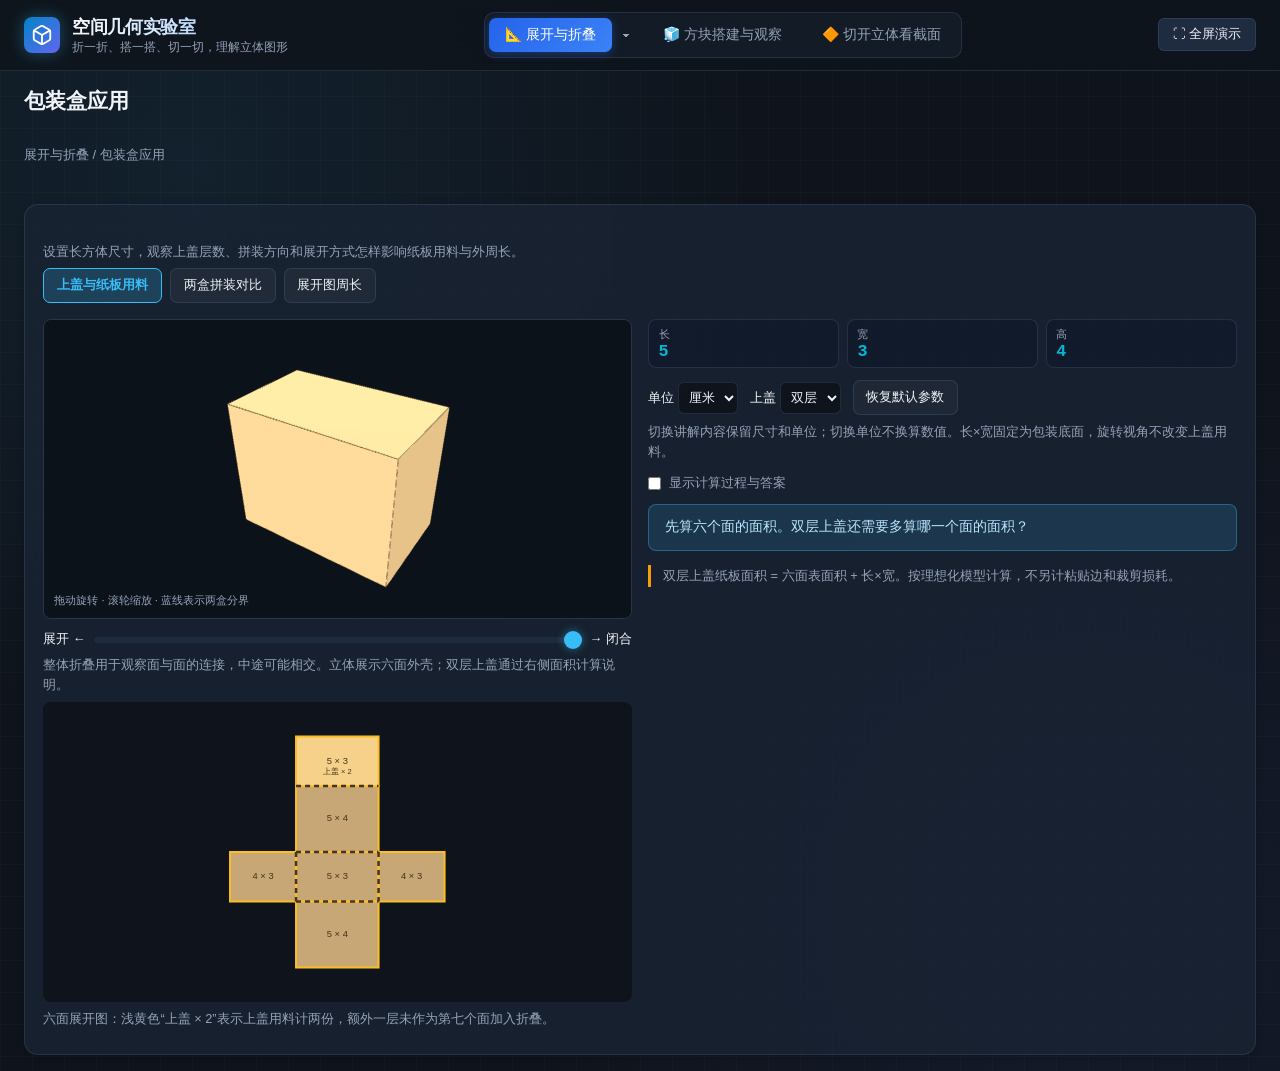
==== packaging.html @ f54ba8d0 "✨ feat: 添加包装盒应用页面及导航功能，优化用户体验" ====
<!DOCTYPE html>
<html lang="zh-CN">
<head>
  <meta charset="UTF-8">
  <meta name="viewport" content="width=device-width, initial-scale=1.0">
  <title>包装盒应用 · 空间几何实验室</title>
  <link rel="stylesheet" href="css/main.css">
  <link rel="stylesheet" href="css/lab-modules.css">
  <link rel="stylesheet" href="css/navigation.css">
  <link rel="stylesheet" href="css/application-panels.css">
</head>
<body>
  <header class="header-bar">
    <div class="brand">
      <div class="brand-icon">
        <svg viewBox="0 0 24 24">
          <path d="M21 16V8a2 2 0 0 0-1-1.73l-7-4a2 2 0 0 0-2 0l-7 4A2 2 0 0 0 3 8v8a2 2 0 0 0 1 1.73l7 4a2 2 0 0 0 2 0l7-4A2 2 0 0 0 21 16z"></path>
          <polyline points="3.27 6.96 12 12.01 20.73 6.96"></polyline>
          <line x1="12" y1="22.08" x2="12" y2="12"></line>
        </svg>
      </div>
      <div class="brand-text">
        <h1>空间几何实验室</h1>
        <p>折一折、搭一搭、切一切，理解立体图形</p>
      </div>
    </div>

    <!-- 模块切换导航 -->
    <nav class="nav-tabs">
      <div class="nav-module-group">
        <a class="tab-btn active" href="index.html#unfold"><span>📐 展开与折叠</span></a>
        <details class="nav-submenu">
          <summary aria-label="展开与折叠二级菜单">▾</summary>
          <div class="nav-submenu-links">
            <a href="index.html#unfold">通用展开与折叠</a>
            <a href="packaging.html" aria-current="page">包装盒应用</a>
          </div>
        </details>
      </div>
      <a class="tab-btn" href="index.html#views"><span>🧊 方块搭建与观察</span></a>
      <a class="tab-btn" href="index.html#section"><span>🔶 切开立体看截面</span></a>
    </nav>

    <div class="header-actions">
      <button class="btn-secondary" id="btn-fullscreen" title="全屏沉浸式演示">
        <span>⛶ 全屏演示</span>
      </button>
    </div>
  </header>

  <main class="main-container">
    <section class="tab-panel active" id="panel-packaging">
      <h2 class="application-page-title">包装盒应用</h2>
      <p class="learning-note">展开与折叠 / 包装盒应用</p>
      <div class="panel-card teaching-application" data-teaching-application="packaging"></div>
    </section>
  </main>
  <script src="lib/three.min.js"></script>
  <script src="lib/OrbitControls.js"></script>
  <script src="js/lab-common.js"></script>
  <script src="js/application-panels.js"></script>
  <script src="js/teaching-cuboid.js"></script>
  <script src="js/application-packaging.js"></script>
  <script src="js/navigation.js"></script>
  <script src="js/application-page.js"></script>
</body>
</html>
---- css/main.css ----
/* ===================================================================
   几何空间探索实验室 (MathSpace 3D Geometric Lab)
   现代数学教学与空间几何探究平台
   =================================================================== */

:root {
  --bg-primary: #0f141c;
  --bg-secondary: #161e2b;
  --bg-tertiary: #1f2b3e;
  --bg-card: rgba(26, 36, 52, 0.75);
  --bg-card-hover: rgba(35, 49, 70, 0.85);
  --border-color: rgba(90, 115, 150, 0.25);
  --border-focus: #3b82f6;

  --text-main: #f1f5f9;
  --text-muted: #94a3b8;
  --text-dim: #64748b;

  --accent-blue: #38bdf8;
  --accent-cyan: #06b6d4;
  --accent-emerald: #10b981;
  --accent-amber: #f59e0b;
  --accent-rose: #f43f5e;
  --accent-indigo: #6366f1;
  --accent-purple: #8b5cf6;

  --shadow-sm: 0 2px 8px rgba(0, 0, 0, 0.2);
  --shadow-md: 0 8px 24px rgba(0, 0, 0, 0.35);
  --shadow-lg: 0 16px 40px rgba(0, 0, 0, 0.5);

  --font-sans: -apple-system, BlinkMacSystemFont, "Segoe UI", Roboto, "PingFang SC", "Hiragino Sans GB", "Microsoft YaHei", sans-serif;
  --font-mono: "JetBrains Mono", "Fira Code", Consolas, Menlo, monospace;
}

* {
  box-sizing: border-box;
  margin: 0;
  padding: 0;
}

body {
  font-family: var(--font-sans);
  background-color: var(--bg-primary);
  color: var(--text-main);
  min-height: 100vh;
  display: flex;
  flex-direction: column;
  overflow-x: hidden;
  background-image: 
    radial-gradient(circle at 15% 15%, rgba(56, 189, 248, 0.08) 0%, transparent 40%),
    radial-gradient(circle at 85% 85%, rgba(99, 102, 241, 0.08) 0%, transparent 40%),
    linear-gradient(rgba(255, 255, 255, 0.02) 1px, transparent 1px),
    linear-gradient(90deg, rgba(255, 255, 255, 0.02) 1px, transparent 1px);
  background-size: 100% 100%, 100% 100%, 32px 32px, 32px 32px;
}

/* 顶部导航栏 */
.header-bar {
  background: rgba(15, 20, 28, 0.85);
  backdrop-filter: blur(16px);
  -webkit-backdrop-filter: blur(16px);
  border-bottom: 1px solid var(--border-color);
  padding: 0.75rem 1.5rem;
  display: flex;
  align-items: center;
  justify-content: space-between;
  position: sticky;
  top: 0;
  z-index: 50;
}

.brand {
  display: flex;
  align-items: center;
  gap: 0.75rem;
}

.brand-icon {
  width: 36px;
  height: 36px;
  background: linear-gradient(135deg, #0284c7, #6366f1);
  border-radius: 8px;
  display: flex;
  align-items: center;
  justify-content: center;
  box-shadow: 0 0 16px rgba(56, 189, 248, 0.35);
}

.brand-icon svg {
  width: 22px;
  height: 22px;
  fill: none;
  stroke: #ffffff;
  stroke-width: 2;
}

.brand-text h1 {
  font-size: 1.15rem;
  font-weight: 700;
  letter-spacing: -0.02em;
  background: linear-gradient(to right, #f8fafc, #93c5fd);
  -webkit-background-clip: text;
  -webkit-text-fill-color: transparent;
}

.brand-text p {
  font-size: 0.75rem;
  color: var(--text-muted);
}

/* 模块切换导航 */
.nav-tabs {
  display: flex;
  gap: 0.5rem;
  background: rgba(22, 30, 43, 0.8);
  padding: 0.25rem;
  border-radius: 10px;
  border: 1px solid var(--border-color);
}

.tab-btn {
  display: flex;
  align-items: center;
  gap: 0.5rem;
  padding: 0.5rem 1rem;
  background: transparent;
  border: none;
  color: var(--text-muted);
  font-size: 0.875rem;
  font-weight: 500;
  border-radius: 7px;
  cursor: pointer;
  transition: all 0.2s ease;
  white-space: nowrap;
}

.tab-btn:hover {
  color: var(--text-main);
  background: rgba(255, 255, 255, 0.05);
}

.tab-btn.active {
  color: #ffffff;
  background: linear-gradient(135deg, #2563eb, #3b82f6);
  box-shadow: 0 2px 10px rgba(37, 99, 235, 0.4);
}

.tab-badge {
  font-size: 0.65rem;
  padding: 0.1rem 0.4rem;
  background: rgba(255, 255, 255, 0.2);
  border-radius: 999px;
  font-family: var(--font-mono);
}

/* 顶部操作区 */
.header-actions {
  display: flex;
  align-items: center;
  gap: 0.75rem;
}

.btn-secondary {
  display: flex;
  align-items: center;
  gap: 0.4rem;
  padding: 0.45rem 0.85rem;
  background: var(--bg-tertiary);
  border: 1px solid var(--border-color);
  color: var(--text-main);
  font-size: 0.8rem;
  border-radius: 6px;
  cursor: pointer;
  transition: all 0.2s;
}

.btn-secondary:hover {
  background: rgba(255, 255, 255, 0.1);
  border-color: rgba(255, 255, 255, 0.2);
}

/* 主内容容器 */
.main-container {
  flex: 1;
  display: flex;
  flex-direction: column;
  padding: 1rem 1.5rem;
  gap: 1rem;
  max-width: 1720px;
  width: 100%;
  margin: 0 auto;
}

/* 模块面板基础布局 */
.tab-panel {
  display: none;
  flex: 1;
  animation: fadeIn 0.3s ease forwards;
}

.tab-panel.active {
  display: flex;
  flex-direction: column;
  gap: 1rem;
}

@keyframes fadeIn {
  from { opacity: 0; transform: translateY(6px); }
  to { opacity: 1; transform: translateY(0); }
}

/* 左右分栏工作台 */
.workspace-grid {
  display: grid;
  grid-template-columns: 1fr 420px;
  gap: 1.25rem;
  flex: 1;
  min-height: 640px;
}

@media (max-width: 1200px) {
  .workspace-grid {
    grid-template-columns: 1fr;
  }
}

/* 3D 舞台与主视区卡片 */
.stage-card {
  background: var(--bg-card);
  backdrop-filter: blur(12px);
  -webkit-backdrop-filter: blur(12px);
  border: 1px solid var(--border-color);
  border-radius: 14px;
  display: flex;
  flex-direction: column;
  overflow: hidden;
  box-shadow: var(--shadow-md);
  position: relative;
}

.stage-header {
  padding: 0.75rem 1.25rem;
  background: rgba(15, 20, 28, 0.6);
  border-bottom: 1px solid var(--border-color);
  display: flex;
  align-items: center;
  justify-content: space-between;
}

.stage-title {
  display: flex;
  align-items: center;
  gap: 0.6rem;
  font-size: 0.95rem;
  font-weight: 600;
}

.stage-title .dot {
  width: 8px;
  height: 8px;
  border-radius: 50%;
  background: var(--accent-emerald);
  box-shadow: 0 0 8px var(--accent-emerald);
}

.stage-toolbar {
  display: flex;
  align-items: center;
  gap: 0.5rem;
}

.stage-canvas-container {
  flex: 1;
  position: relative;
  min-height: 480px;
  background: radial-gradient(circle at center, #182333 0%, #0c121a 100%);
  cursor: grab;
}

.stage-canvas-container:active {
  cursor: grabbing;
}

.stage-canvas-container canvas {
  width: 100% !important;
  height: 100% !important;
  display: block;
}

/* 3D 浮动提示与辅助层 */
.stage-overlay-tips {
  position: absolute;
  bottom: 12px;
  left: 14px;
  background: rgba(15, 20, 28, 0.75);
  backdrop-filter: blur(8px);
  border: 1px solid var(--border-color);
  padding: 0.4rem 0.8rem;
  border-radius: 8px;
  font-size: 0.75rem;
  color: var(--text-muted);
  pointer-events: none;
  display: flex;
  align-items: center;
  gap: 0.5rem;
}

.stage-overlay-tips kbd {
  background: rgba(255, 255, 255, 0.1);
  padding: 0.1rem 0.35rem;
  border-radius: 4px;
  font-family: var(--font-mono);
  color: var(--text-main);
}

/* 右侧控制与原题解析卡片 */
.sidebar-panel {
  display: flex;
  flex-direction: column;
  gap: 1rem;
}

.panel-card {
  background: var(--bg-card);
  backdrop-filter: blur(12px);
  -webkit-backdrop-filter: blur(12px);
  border: 1px solid var(--border-color);
  border-radius: 14px;
  padding: 1.15rem;
  box-shadow: var(--shadow-sm);
}

.card-title {
  font-size: 0.95rem;
  font-weight: 600;
  display: flex;
  align-items: center;
  justify-content: space-between;
  margin-bottom: 0.85rem;
  color: #ffffff;
}

.card-title .tag {
  font-size: 0.7rem;
  font-weight: 500;
  padding: 0.2rem 0.5rem;
  border-radius: 6px;
  background: rgba(56, 189, 248, 0.15);
  color: var(--accent-blue);
  border: 1px solid rgba(56, 189, 248, 0.3);
}

/* 试卷原题展示小条 */
.question-snippet {
  background: rgba(15, 23, 42, 0.6);
  border-left: 3px solid var(--accent-blue);
  padding: 0.75rem;
  border-radius: 0 8px 8px 0;
  font-size: 0.825rem;
  line-height: 1.5;
  color: var(--text-main);
  margin-bottom: 0.85rem;
}

.question-snippet .q-badge {
  display: inline-block;
  font-weight: bold;
  color: var(--accent-blue);
  margin-right: 0.3rem;
}

/* 交互控制组 */
.control-group {
  margin-bottom: 0.9rem;
}

.control-group:last-child {
  margin-bottom: 0;
}

.control-label {
  display: flex;
  justify-content: space-between;
  font-size: 0.8rem;
  color: var(--text-muted);
  margin-bottom: 0.4rem;
}

.control-label span.val {
  color: var(--accent-cyan);
  font-family: var(--font-mono);
  font-weight: 600;
}

/* 按钮与选项卡组 */
.btn-group {
  display: flex;
  gap: 0.5rem;
  flex-wrap: wrap;
}

.btn-primary {
  display: inline-flex;
  align-items: center;
  justify-content: center;
  gap: 0.5rem;
  padding: 0.6rem 1.1rem;
  background: linear-gradient(135deg, #2563eb, #3b82f6);
  color: #ffffff;
  border: none;
  border-radius: 8px;
  font-size: 0.85rem;
  font-weight: 600;
  cursor: pointer;
  transition: all 0.2s ease;
  box-shadow: 0 4px 12px rgba(37, 99, 235, 0.35);
}

.btn-primary:hover {
  transform: translateY(-1px);
  box-shadow: 0 6px 16px rgba(37, 99, 235, 0.5);
}

.btn-primary:active {
  transform: translateY(0);
}

.btn-accent {
  background: linear-gradient(135deg, #059669, #10b981);
  box-shadow: 0 4px 12px rgba(16, 185, 129, 0.35);
}

.btn-accent:hover {
  box-shadow: 0 6px 16px rgba(16, 185, 129, 0.5);
}

.btn-outline {
  padding: 0.5rem 0.8rem;
  background: rgba(255, 255, 255, 0.04);
  border: 1px solid var(--border-color);
  color: var(--text-main);
  border-radius: 7px;
  font-size: 0.8rem;
  cursor: pointer;
  transition: all 0.2s;
}

.btn-outline:hover {
  background: rgba(255, 255, 255, 0.1);
  border-color: rgba(255, 255, 255, 0.25);
}

.btn-outline.active {
  background: rgba(56, 189, 248, 0.2);
  border-color: var(--accent-blue);
  color: var(--accent-blue);
  font-weight: 600;
}

/* 滑动条美化 */
input[type="range"] {
  -webkit-appearance: none;
  width: 100%;
  height: 6px;
  background: var(--bg-tertiary);
  border-radius: 3px;
  outline: none;
}

input[type="range"]::-webkit-slider-thumb {
  -webkit-appearance: none;
  width: 18px;
  height: 18px;
  border-radius: 50%;
  background: var(--accent-blue);
  cursor: pointer;
  box-shadow: 0 0 10px rgba(56, 189, 248, 0.5);
  transition: transform 0.1s;
}

input[type="range"]::-webkit-slider-thumb:hover {
  transform: scale(1.15);
}

/* 结论与状态提示卡 */
.status-banner {
  padding: 0.8rem 1rem;
  border-radius: 8px;
  font-size: 0.85rem;
  line-height: 1.45;
  margin-top: 0.75rem;
  display: flex;
  align-items: flex-start;
  gap: 0.6rem;
}

.status-banner.success {
  background: rgba(16, 185, 129, 0.15);
  border: 1px solid rgba(16, 185, 129, 0.35);
  color: #a7f3d0;
}

.status-banner.warning {
  background: rgba(245, 158, 11, 0.15);
  border: 1px solid rgba(245, 158, 11, 0.35);
  color: #fde68a;
}

.status-banner.danger {
  background: rgba(244, 63, 94, 0.15);
  border: 1px solid rgba(244, 63, 94, 0.35);
  color: #fecdd3;
}

.status-banner.info {
  background: rgba(56, 189, 248, 0.15);
  border: 1px solid rgba(56, 189, 248, 0.35);
  color: #bae6fd;
}

/* 数据看板小表格与指标卡 */
.metric-grid {
  display: grid;
  grid-template-columns: repeat(2, 1fr);
  gap: 0.6rem;
  margin-top: 0.75rem;
}

.metric-card {
  background: rgba(15, 23, 42, 0.45);
  padding: 0.65rem;
  border-radius: 8px;
  border: 1px solid rgba(255, 255, 255, 0.05);
}

.metric-card .label {
  font-size: 0.72rem;
  color: var(--text-muted);
}

.metric-card .value {
  font-size: 1.15rem;
  font-weight: 700;
  font-family: var(--font-mono);
  color: var(--accent-cyan);
  margin-top: 0.2rem;
}

/* 核心知识点收折面板 */
.knowledge-drawer {
  background: rgba(15, 23, 42, 0.5);
  border-radius: 8px;
  border: 1px solid var(--border-color);
  overflow: hidden;
  margin-top: 0.75rem;
}

.knowledge-header {
  padding: 0.65rem 0.9rem;
  cursor: pointer;
  display: flex;
  justify-content: space-between;
  align-items: center;
  font-size: 0.8rem;
  font-weight: 600;
  color: var(--text-muted);
  user-select: none;
  transition: color 0.2s;
}

.knowledge-header:hover {
  color: var(--text-main);
}

.knowledge-body {
  padding: 0.85rem;
  font-size: 0.8rem;
  line-height: 1.6;
  color: #cbd5e1;
  border-top: 1px solid var(--border-color);
  background: rgba(10, 15, 24, 0.3);
}

.knowledge-body ol, .knowledge-body ul {
  padding-left: 1.2rem;
  margin-top: 0.4rem;
}

.knowledge-body li {
  margin-bottom: 0.3rem;
}

/* 底栏 */
.footer-bar {
  text-align: center;
  padding: 1rem;
  font-size: 0.75rem;
  color: var(--text-dim);
  border-top: 1px solid rgba(255, 255, 255, 0.05);
  margin-top: auto;
}

/* Teaching controls remain usable on a projector, tablet, and keyboard. */
button:focus-visible, input:focus-visible {
  outline: 3px solid var(--accent-amber);
  outline-offset: 3px;
}
button[hidden] { display: none; }
.workspace-grid { grid-template-columns: minmax(0, 1fr) 420px; align-items: start; }
.stage-card { min-width: 0; position: sticky; top: 90px; }
.stage-canvas-container { height: min(65vh, 720px); flex: auto; }
.stage-canvas-container canvas { position: absolute; inset: 0; }
.stage-overlay-tips { z-index: 1; flex-wrap: wrap; right: 14px; }
.stage-header, .stage-toolbar { flex-wrap: wrap; gap: 0.6rem; }
.learning-note { color: var(--text-muted); font-size: 0.8rem; line-height: 1.6; margin: 0.4rem 0; }
.lesson-prompt { color: var(--text-main); border-left: 3px solid var(--accent-blue); padding: 0.5rem 0.8rem; }
.axis-control { font-size: 0.75rem; color: var(--text-muted); display: grid; gap: 0.5rem; }
.viewport-error { padding: 2rem; color: #fde68a; }
@media (max-width: 1200px) {
  .workspace-grid { grid-template-columns: minmax(0, 1fr); }
  .stage-card { position: relative; top: auto; }
  .header-bar { flex-wrap: wrap; gap: 0.75rem; }
  .nav-tabs { order: 3; width: 100%; overflow-x: auto; }
}
@media (max-width: 600px) {
  .header-bar { padding: 0.65rem; }
  .main-container { padding: 0.75rem; }
  .brand-text h1 { font-size: 0.95rem; }
  .brand-text p { font-size: 0.65rem; }
  .tab-btn { padding: 0.6rem 0.65rem; font-size: 0.8rem; }
  .stage-header { padding: 0.75rem; }
  .stage-canvas-container { min-height: 340px; height: 48vh; }
  .panel-card { padding: 0.85rem; }
  .stage-overlay-tips { font-size: 0.65rem; }
}
@media (prefers-reduced-motion: reduce) {
  *, *::before, *::after { animation: none !important; transition: none !important; }
}

/* The stage fills the visible teaching area without following a long sidebar. */
.stage-card { top: calc(var(--app-header-height, 78px) + 12px); }
.stage-card > .stage-header, .stage-card > .views-observe-toolbar { flex-shrink: 0; }
.stage-card > .stage-canvas-container { flex: 1 1 0; min-height: 0; height: auto; }
@media (max-width: 1200px) {
  .stage-card { top: auto; }
}
---- css/lab-modules.css ----
/* ===================================================================
   各模块专属交互样式 (lab-modules.css)
   =================================================================== */

/* ---------------- 模块1: 展开与折叠实验室 ---------------- */
.unfold-grid-editor {
  display: flex;
  flex-direction: column;
  gap: 0.75rem;
}

.unfold-canvas-2d-box {
  background: rgba(10, 15, 24, 0.7);
  border: 1px solid var(--border-color);
  border-radius: 10px;
  position: relative;
  min-height: 260px;
  height: 280px;
  overflow: hidden;
  cursor: grab;
  user-select: none;
}

.unfold-canvas-2d-box:active {
  cursor: grabbing;
}

.unfold-canvas-stage {
  position: absolute;
  top: 50%;
  left: 50%;
  transform-origin: 0 0;
  transition: transform 0.05s ease-out;
  display: flex;
  align-items: center;
  justify-content: center;
}

/* 2D 矩形展开面块样式 */
.net-rect-face {
  position: absolute;
  border-radius: 4px;
  border: 2px solid rgba(255, 255, 255, 0.85);
  display: flex;
  align-items: center;
  justify-content: center;
  box-shadow: 0 4px 14px rgba(0, 0, 0, 0.4);
  font-family: var(--font-mono);
  font-weight: bold;
  color: #ffffff;
  text-shadow: 0 1px 3px rgba(0, 0, 0, 0.75);
  user-select: none;
  box-sizing: border-box;
}

/* 2D 画布浮动控制条 */
.canvas-2d-toolbar {
  position: absolute;
  top: 8px;
  right: 8px;
  display: flex;
  gap: 4px;
  z-index: 10;
  background: rgba(15, 23, 42, 0.8);
  padding: 3px;
  border-radius: 6px;
  border: 1px solid var(--border-color);
}

.canvas-2d-btn {
  background: transparent;
  border: none;
  color: var(--text-muted);
  width: 26px;
  height: 26px;
  display: flex;
  align-items: center;
  justify-content: center;
  border-radius: 4px;
  cursor: pointer;
  font-size: 0.8rem;
  transition: all 0.15s;
}

.canvas-2d-btn:hover {
  background: rgba(255, 255, 255, 0.1);
  color: #ffffff;
}

.canvas-2d-drag-tip {
  position: absolute;
  bottom: 8px;
  left: 10px;
  font-size: 0.7rem;
  color: var(--text-dim);
  pointer-events: none;
  z-index: 10;
}

.net-grid-table {
  border-collapse: separate;
  border-spacing: 4px;
}

.net-cell {
  width: 44px;
  height: 44px;
  border-radius: 6px;
  background: rgba(255, 255, 255, 0.04);
  border: 1px dashed rgba(255, 255, 255, 0.15);
  display: flex;
  align-items: center;
  justify-content: center;
  font-family: var(--font-mono);
  font-weight: bold;
  font-size: 1rem;
  cursor: pointer;
  user-select: none;
  transition: all 0.2s cubic-bezier(0.4, 0, 0.2, 1);
  color: var(--text-dim);
}

.net-cell:hover {
  background: rgba(255, 255, 255, 0.1);
  border-color: rgba(255, 255, 255, 0.3);
}

.net-cell.active-face {
  background: linear-gradient(135deg, #2563eb, #3b82f6);
  border: 1px solid #60a5fa;
  color: #ffffff;
  box-shadow: 0 4px 12px rgba(37, 99, 235, 0.4);
}

.net-cell.face-cut {
  background: rgba(244, 63, 94, 0.15);
  border: 1px dashed #f43f5e;
  color: #f43f5e;
  text-decoration: line-through;
  opacity: 0.6;
}

.net-cell.base-face {
  background: linear-gradient(135deg, #059669, #10b981) !important;
  border-color: #34d399 !important;
  box-shadow: 0 4px 12px rgba(16, 185, 129, 0.4) !important;
}

.net-cell.overlap-face {
  background: linear-gradient(135deg, #dc2626, #ef4444) !important;
  border-color: #f87171 !important;
  animation: pulseShake 0.4s infinite;
}

@keyframes pulseShake {
  0%, 100% { transform: scale(1); }
  50% { transform: scale(1.08); }
}

.unfold-templates-pill {
  display: flex;
  gap: 0.4rem;
  overflow-x: auto;
  padding-bottom: 0.4rem;
}

.template-pill-btn {
  padding: 0.35rem 0.65rem;
  background: var(--bg-tertiary);
  border: 1px solid var(--border-color);
  color: var(--text-muted);
  border-radius: 6px;
  font-size: 0.75rem;
  cursor: pointer;
  white-space: nowrap;
  transition: all 0.2s;
}

.template-pill-btn:hover, .template-pill-btn.active {
  background: rgba(56, 189, 248, 0.2);
  border-color: var(--accent-blue);
  color: var(--accent-blue);
}

/* 11 种分类展开图选择面板 */
.categories-accordion {
  display: flex;
  flex-direction: column;
  gap: 0.5rem;
  margin-top: 0.5rem;
}

.category-group-card {
  background: rgba(15, 23, 42, 0.55);
  border: 1px solid var(--border-color);
  border-radius: 8px;
  padding: 0.6rem 0.75rem;
}

.category-title-row {
  display: flex;
  justify-content: space-between;
  align-items: center;
  font-size: 0.8rem;
  font-weight: 600;
  color: #e2e8f0;
  margin-bottom: 0.45rem;
}

.category-title-row .count-badge {
  font-size: 0.68rem;
  padding: 0.1rem 0.45rem;
  border-radius: 999px;
  background: rgba(56, 189, 248, 0.2);
  color: var(--accent-blue);
}

.category-btn-grid {
  display: grid;
  grid-template-columns: repeat(3, 1fr);
  gap: 0.35rem;
}

.net-pattern-btn {
  padding: 0.35rem 0.5rem;
  font-size: 0.72rem;
  background: rgba(255, 255, 255, 0.04);
  border: 1px solid var(--border-color);
  color: var(--text-muted);
  border-radius: 5px;
  cursor: pointer;
  text-align: center;
  transition: all 0.15s ease;
}

.net-pattern-btn:hover {
  background: rgba(56, 189, 248, 0.15);
  border-color: var(--accent-blue);
  color: var(--text-main);
}

.net-pattern-btn.active {
  background: linear-gradient(135deg, rgba(37, 99, 235, 0.4), rgba(56, 189, 248, 0.4));
  border-color: var(--accent-blue);
  color: #ffffff;
  font-weight: bold;
}

/* 6面颜色图例徽章栏 */
.faces-legend-grid {
  display: grid;
  grid-template-columns: repeat(3, 1fr);
  gap: 0.4rem;
  margin-top: 0.6rem;
}

.face-legend-item {
  display: flex;
  align-items: center;
  gap: 0.4rem;
  font-size: 0.72rem;
  background: rgba(15, 23, 42, 0.45);
  padding: 0.3rem 0.5rem;
  border-radius: 6px;
  border: 1px solid rgba(255, 255, 255, 0.06);
}

.face-color-dot {
  width: 12px;
  height: 12px;
  border-radius: 3px;
  flex-shrink: 0;
}

/* ---------------- 模块2: 三视图与小立方体工坊 ---------------- */
.views-layout-container {
  display: flex;
  flex-direction: column;
  gap: 0.85rem;
}

.views-triple-display {
  display: grid;
  grid-template-columns: repeat(3, 1fr);
  gap: 0.75rem;
}

.view-card-mini {
  background: rgba(15, 23, 42, 0.6);
  border: 1px solid var(--border-color);
  border-radius: 10px;
  padding: 0.75rem;
  display: flex;
  flex-direction: column;
  align-items: center;
}

.view-card-mini .v-title {
  font-size: 0.78rem;
  font-weight: 600;
  color: var(--text-muted);
  margin-bottom: 0.5rem;
  display: flex;
  align-items: center;
  gap: 0.4rem;
}

.view-card-mini .v-title .badge {
  font-size: 0.65rem;
  padding: 0.1rem 0.35rem;
  border-radius: 4px;
  background: rgba(56, 189, 248, 0.2);
  color: var(--accent-blue);
}

.view-svg-container {
  width: 100%;
  aspect-ratio: 1;
  max-width: 140px;
  display: flex;
  align-items: center;
  justify-content: center;
}

.topview-matrix-table {
  border-collapse: separate;
  border-spacing: 4px;
}

.topview-matrix-cell {
  width: 38px;
  height: 38px;
  border-radius: 6px;
  background: rgba(255, 255, 255, 0.05);
  border: 1px solid var(--border-color);
  display: flex;
  flex-direction: column;
  align-items: center;
  justify-content: center;
  cursor: pointer;
  user-select: none;
  transition: all 0.15s;
}

.topview-matrix-cell:hover {
  background: rgba(56, 189, 248, 0.15);
  border-color: var(--accent-blue);
}

.topview-matrix-cell.has-blocks {
  background: rgba(56, 189, 248, 0.25);
  border-color: #38bdf8;
  color: #ffffff;
}

.cell-letter {
  font-size: 0.65rem;
  color: var(--accent-amber);
  font-family: var(--font-mono);
}

.cell-num {
  font-size: 0.9rem;
  font-weight: bold;
  font-family: var(--font-mono);
}

/* 左视图作答网格 */
.answer-grid-interactive {
  display: grid;
  grid-template-columns: repeat(3, 34px);
  grid-template-rows: repeat(3, 34px);
  gap: 3px;
  margin: 0.5rem 0;
  border: 2px dashed rgba(90, 115, 150, 0.4);
  padding: 4px;
  border-radius: 8px;
  background: rgba(10, 15, 24, 0.4);
}

.answer-cell {
  background: rgba(255, 255, 255, 0.05);
  border-radius: 4px;
  cursor: pointer;
  transition: background 0.15s;
}

.answer-cell.painted {
  background: #3b82f6;
  box-shadow: inset 0 0 4px rgba(255, 255, 255, 0.4);
}

/* ---------------- 模块3: 正方体截面与注水切片探究 ---------------- */
.section-shape-badge {
  display: inline-flex;
  align-items: center;
  gap: 0.5rem;
  padding: 0.4rem 0.85rem;
  border-radius: 999px;
  font-weight: bold;
  font-size: 0.9rem;
}

.section-shape-badge.tri {
  background: rgba(56, 189, 248, 0.2);
  color: #38bdf8;
  border: 1px solid #38bdf8;
}

.section-shape-badge.quad {
  background: rgba(16, 185, 129, 0.2);
  color: #34d399;
  border: 1px solid #34d399;
}

.section-shape-badge.penta {
  background: rgba(245, 158, 11, 0.2);
  color: #fbbf24;
  border: 1px solid #fbbf24;
}

.section-shape-badge.hexa {
  background: rgba(168, 85, 247, 0.2);
  color: #c084fc;
  border: 1px solid #c084fc;
}

.preset-orientations-grid {
  display: grid;
  grid-template-columns: repeat(2, 1fr);
  gap: 0.45rem;
  margin-top: 0.5rem;
}

.impossible-heptagon-card {
  background: linear-gradient(135deg, rgba(244, 63, 94, 0.1), rgba(15, 23, 42, 0.8));
  border: 1px solid rgba(244, 63, 94, 0.4);
  border-radius: 10px;
  padding: 0.85rem;
  margin-top: 0.75rem;
}

.impossible-title {
  color: #fda4af;
  font-size: 0.85rem;
  font-weight: bold;
  display: flex;
  align-items: center;
  gap: 0.4rem;
  margin-bottom: 0.35rem;
}

.impossible-desc {
  font-size: 0.78rem;
  color: #e2e8f0;
  line-height: 1.5;
}

/* ---------------- 模块4: 长方体拼包与表面积优化 ---------------- */
.dimension-inputs-row {
  display: grid;
  grid-template-columns: repeat(3, 1fr);
  gap: 0.5rem;
  margin-bottom: 0.75rem;
}

.dim-input-box {
  background: rgba(15, 23, 42, 0.5);
  border: 1px solid var(--border-color);
  border-radius: 8px;
  padding: 0.4rem 0.6rem;
  display: flex;
  flex-direction: column;
}

.dim-input-box label {
  font-size: 0.7rem;
  color: var(--text-muted);
}

.dim-input-box input {
  background: transparent;
  border: none;
  color: var(--accent-cyan);
  font-size: 1.05rem;
  font-family: var(--font-mono);
  font-weight: bold;
  outline: none;
  width: 100%;
}

.packing-methods-selector {
  display: flex;
  flex-direction: column;
  gap: 0.5rem;
  margin-bottom: 0.85rem;
}

.packing-method-card {
  background: rgba(15, 23, 42, 0.5);
  border: 1px solid var(--border-color);
  border-radius: 8px;
  padding: 0.65rem 0.85rem;
  cursor: pointer;
  transition: all 0.2s ease;
  display: flex;
  align-items: center;
  justify-content: space-between;
}

.packing-method-card:hover {
  background: rgba(30, 41, 59, 0.6);
  border-color: rgba(90, 115, 150, 0.5);
}

.packing-method-card.active {
  background: rgba(37, 99, 235, 0.15);
  border-color: var(--accent-blue);
  box-shadow: 0 0 12px rgba(37, 99, 235, 0.25);
}

.packing-method-info {
  display: flex;
  flex-direction: column;
}

.method-name {
  font-size: 0.825rem;
  font-weight: bold;
  color: #ffffff;
}

.method-details {
  font-size: 0.725rem;
  color: var(--text-muted);
  margin-top: 0.15rem;
}

.method-area-val {
  font-family: var(--font-mono);
  font-weight: bold;
  font-size: 0.95rem;
  color: var(--accent-emerald);
}

.comparison-table-wrap {
  overflow-x: auto;
  margin-top: 0.75rem;
}

.comparison-table {
  width: 100%;
  border-collapse: collapse;
  font-size: 0.75rem;
}

.comparison-table th {
  background: rgba(15, 23, 42, 0.8);
  padding: 0.5rem;
  text-align: left;
  color: var(--text-muted);
  border-bottom: 1px solid var(--border-color);
}

.comparison-table td {
  padding: 0.5rem;
  border-bottom: 1px solid rgba(255, 255, 255, 0.05);
  font-family: var(--font-mono);
}

.comparison-table tr.highlight-best {
  background: rgba(16, 185, 129, 0.15);
}

.comparison-table tr.highlight-best td {
  color: #6ee7b7;
  font-weight: bold;
}

#unfold-canvas-2d-box { touch-action: none; }
.topview-matrix-cell { font: inherit; color: var(--text-main); width: 100%; }
.canvas-2d-btn { min-width: 36px; min-height: 36px; }
.net-rect-face span { white-space: nowrap; font-size: 0.7rem !important; }
#faces-legend-container { font-size: 0.75rem; line-height: 1.6; }

.views-observe-toolbar { padding: 0.75rem 1rem; border-bottom: 1px solid var(--border-color); }
.views-check { display: flex; align-items: center; gap: 0.5rem; color: var(--text-muted); font-size: 0.8rem; margin-top: 0.75rem; }
.views-board-size { display: flex; flex-wrap: wrap; align-items: end; gap: 0.5rem; }
.views-board-size label { display: grid; gap: 0.35rem; font-size: 0.8rem; color: var(--text-muted); }
.views-board-size input { width: 72px; border: 1px solid var(--border-color); border-radius: 6px; padding: 0.45rem; background: var(--bg-primary); color: var(--text-main); font: inherit; }
.views-size-shortcuts { margin-top: 0.6rem; }
.views-size-shortcuts .btn-outline { padding: 0.4rem 0.6rem; font-size: 0.75rem; }
.views-matrix-scroll { overflow: auto; padding: 0.25rem; border: 1px solid var(--border-color); border-radius: 8px; max-height: 360px; }
.views-matrix-scroll .topview-matrix-cell { min-width: 42px; min-height: 42px; }
.topview-matrix-cell.is-selected { outline: 2px solid var(--accent-amber); outline-offset: 1px; }
.views-selected-editor { margin: 0.85rem 0; padding: 0.75rem; background: rgba(15, 23, 42, 0.5); border-radius: 8px; }
.view-card-mini { font: inherit; cursor: pointer; width: 100%; min-width: 0; padding: 0.6rem 0.3rem; }
.view-card-mini[hidden] { display: none; }
.view-card-mini:hover { border-color: var(--accent-blue); }
.view-card-mini.is-observed { border-color: var(--accent-amber); background: rgba(245, 158, 11, 0.08); }
.view-card-mini .v-title { flex-wrap: wrap; justify-content: center; gap: 0.25rem; }
.view-svg-container svg { width: 100%; height: 100%; }
.views-triple-display { gap: 0.4rem; }
button:disabled { opacity: 0.45; cursor: default; }
#views-camera-label { color: var(--accent-amber); font-size: 0.8rem; }

/* Net teaching: preview first, select a fixed face, then follow the fold. */
.net-preview-grid .net-pattern-btn { display: flex; flex-direction: column; align-items: center; gap: 0.4rem; padding: 0.6rem 0.3rem; }
.net-preview-grid svg { width: 100%; height: 68px; }
.net-preview-grid .net-pattern-btn.active { outline: 2px solid var(--accent-amber); outline-offset: 1px; }
.category-group-card .learning-note { font-size: 0.72rem; }
#unfold-canvas-stage .net-rect-face { border-radius: 0; box-shadow: none; border: 1px solid rgba(255,255,255,0.7); font-size: 1rem; padding: 0; }
#unfold-canvas-stage .net-rect-face.is-bottom { outline: 3px solid var(--accent-amber); outline-offset: -4px; z-index: 2; }
#unfold-canvas-stage .net-rect-face.is-moving { box-shadow: inset 0 0 0 2px #fef08a; }
.net-fold-lines { position: absolute; pointer-events: none; z-index: 3; overflow: visible; }
.net-fold-lines line { stroke: #172033; stroke-width: 2; stroke-dasharray: 4 3; }
.net-fold-lines line.is-active { stroke: #fbbf24; stroke-width: 4; stroke-dasharray: none; }
.unfold-step-actions { margin-top: 0.75rem; }
.unfold-speed-label, .unfold-prediction-row { display: flex; flex-wrap: wrap; align-items: center; gap: 0.5rem; font-size: 0.8rem; color: var(--text-muted); }
.unfold-speed-label { margin-top: 0.75rem; }
#panel-unfold select { background: var(--bg-primary); color: var(--text-main); border: 1px solid var(--border-color); border-radius: 6px; padding: 0.5rem; font: inherit; }
.unfold-perimeter summary { cursor: pointer; font-size: 0.85rem; font-weight: 600; }
#faces-legend-container .face-legend-item { align-items: start; }
.unfold-library summary { cursor: pointer; font-weight: 600; font-size: 0.9rem; }
.unfold-library summary .tag { font-size: 0.7rem; color: var(--accent-blue); margin-left: 0.5rem; white-space: nowrap; }
.unfold-library:not([open]) { padding-bottom: 1.15rem; }

.cube-dimension-row { grid-template-columns: 1fr; max-width: 150px; }
#unfold-area-lesson[hidden], #unfold-volume-lesson[hidden] { display: none; }
.unfold-face-areas { display: grid; grid-template-columns: repeat(2, minmax(0, 1fr)); gap: 0.4rem; margin: 0.6rem 0; }
.unfold-area-face { background: var(--bg-primary); color: var(--text-main); border: 1px solid var(--border-color); border-left-width: 4px; border-radius: 6px; padding: 0.5rem; text-align: left; font: inherit; font-size: 0.75rem; cursor: pointer; }
.unfold-area-face[aria-pressed="true"] { outline: 2px solid var(--accent-blue); outline-offset: 1px; }
#unfold-canvas-stage .net-rect-face.is-measured:not(.is-bottom) { outline: 3px solid var(--accent-blue); outline-offset: -4px; }
.measure-formula { white-space: pre-line; overflow-wrap: anywhere; font-size: 0.8rem; line-height: 1.8; padding: 0.75rem; background: rgba(15, 23, 42, 0.5); border-radius: 8px; margin-top: 0.75rem; }
.measure-result { display: flex; flex-wrap: wrap; align-items: baseline; gap: 0.75rem; font-size: 0.85rem; margin-top: 0.75rem; }
.measure-result strong { color: var(--accent-emerald); font-size: 1.35rem; overflow-wrap: anywhere; }
.measure-scaling { border-left: 3px solid var(--accent-amber); padding-left: 0.75rem; margin-top: 0.9rem; font-size: 0.8rem; line-height: 1.7; color: var(--text-muted); }

/* Neutral paper faces; only the identifying letters carry a face-specific color. */
#unfold-canvas-stage .net-rect-face { background-color: #b89564; background-image: var(--paper-texture); background-size: 100% 100%; color: #48341d; border-color: #775c3b; text-shadow: none; flex-direction: column; gap: 0.1rem; }
#unfold-canvas-stage .net-rect-face .face-letter { font-size: 1.15rem !important; font-weight: 800; }
#unfold-canvas-stage .net-rect-face .face-role { font-size: 0.65rem !important; }
#faces-legend-container .face-legend-item { background: #c6a775; color: #48341d; }
#faces-legend-container .face-letter { flex-shrink: 0; font-size: 0.95rem; }
.unfold-area-face { background: #c6a775; color: #48341d; border-left-width: 1px; }
---- css/navigation.css ----
/* A submenu can remain visible outside the navigation bar, including on mobile. */
.nav-tabs { overflow: visible; flex-wrap: wrap; }
.nav-module-group { display: flex; align-items: center; }
.nav-tabs a { text-decoration: none; }
.nav-submenu { position: relative; }
.nav-submenu > summary { list-style: none; cursor: pointer; padding: 0.55rem 0.6rem; color: var(--text-muted); border-radius: 6px; }
.nav-submenu > summary::-webkit-details-marker { display: none; }
.nav-submenu > summary:hover, .nav-submenu[open] > summary { background: var(--bg-tertiary); color: var(--text-main); }
.nav-submenu-links { position: absolute; top: calc(100% + 0.5rem); right: 0; z-index: 100; min-width: 190px; padding: 0.4rem; background: var(--bg-secondary); border: 1px solid var(--border-color); border-radius: 8px; box-shadow: 0 8px 24px rgba(0,0,0,0.3); }
.nav-submenu-links a { display: block; padding: 0.7rem; border-radius: 5px; font-size: 0.85rem; color: var(--text-main); white-space: nowrap; }
.nav-submenu-links a:hover, .nav-submenu-links a[aria-current="page"] { background: var(--bg-tertiary); color: var(--accent-blue); }
@media (max-width: 1200px) { .nav-tabs { overflow: visible; } .nav-submenu-links { left: auto; right: -0.5rem; } }
@media (max-width: 480px) { .nav-submenu-links { left: -9rem; right: auto; } }
---- css/application-panels.css ----
/* Scope all application styles; future panels can supply their own stylesheet. */
.teaching-application { margin-top: 1rem; }
.teaching-application > summary { cursor: pointer; font-weight: 600; font-size: 1rem; }
[data-teaching-application="packaging"] .packaging-content { padding-top: 0.75rem; }
[data-teaching-application="packaging"] .packaging-grid { display: grid; grid-template-columns: minmax(0, 1fr) minmax(0, 1fr); gap: 1rem; margin-top: 1rem; }
[data-teaching-application="packaging"] .packaging-viewport { position: relative; height: 300px; overflow: hidden; border: 1px solid var(--border-color); border-radius: 8px; }
[data-teaching-application="packaging"] .packaging-viewport canvas { display: block; width: 100%; height: 100%; }
[data-teaching-application="packaging"] .packaging-view-tip { position: absolute; bottom: 10px; left: 10px; font-size: 0.7rem; color: var(--text-muted); pointer-events: none; }
[data-teaching-application="packaging"] .packaging-net { height: 300px; background: var(--bg-primary); border-radius: 8px; padding: 1rem; }
[data-teaching-application="packaging"] .packaging-net svg { width: 100%; height: 100%; }
[data-teaching-application="packaging"] .packaging-progress { display: flex; align-items: center; gap: 0.5rem; font-size: 0.8rem; margin-top: 0.75rem; }
[data-teaching-application="packaging"] .packaging-progress input { flex: 1; min-width: 0; }
[data-teaching-application="packaging"] .packaging-options { display: flex; flex-wrap: wrap; align-items: center; gap: 0.75rem; font-size: 0.8rem; }
[data-teaching-application="packaging"] select { background: var(--bg-primary); color: var(--text-main); border: 1px solid var(--border-color); border-radius: 6px; padding: 0.4rem; font: inherit; }
[data-teaching-application="packaging"] [hidden] { display: none !important; }
[data-teaching-application="packaging"] .comparison-table caption { text-align: left; color: var(--text-muted); padding-bottom: 0.5rem; }
[data-teaching-application="packaging"] .comparison-table { min-width: 380px; }
@media (max-width: 900px) {
  [data-teaching-application="packaging"] .packaging-grid { grid-template-columns: minmax(0, 1fr); }
}
.application-page-title { font-size: 1.3rem; margin: 0 0 0.5rem; }
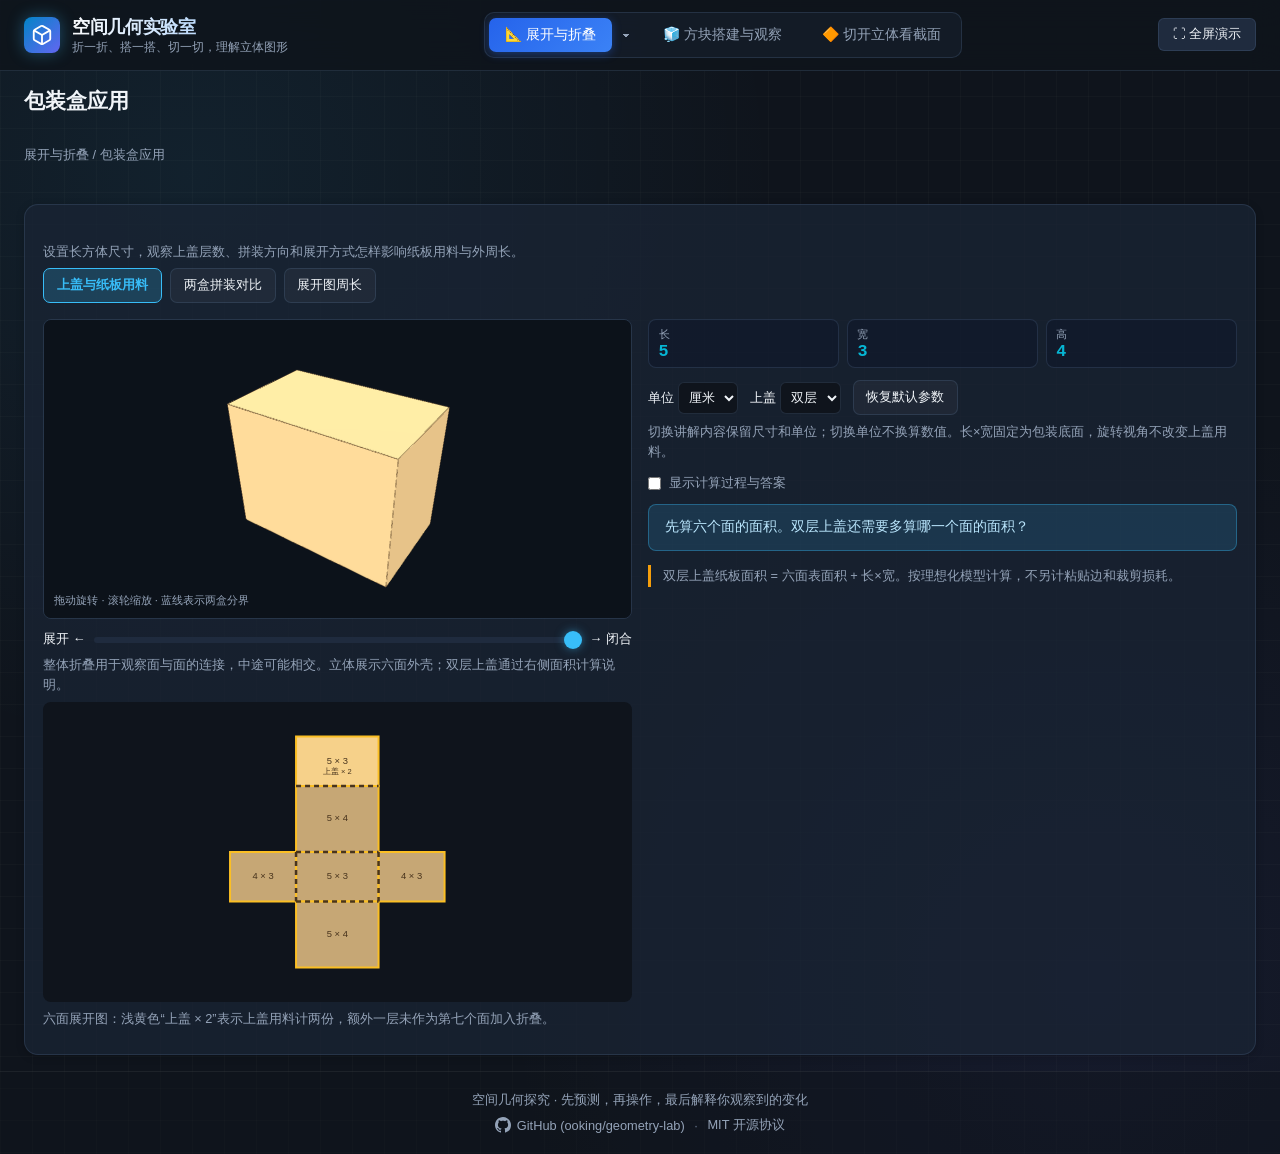
==== commit dd495ef8: "✨ feat: 添加页脚内容与链接，优化用户信息展示" ====
--- a/packaging.html
+++ b/packaging.html
@@ -55,6 +55,21 @@
       <div class="panel-card teaching-application" data-teaching-application="packaging"></div>
     </section>
   </main>
+  <footer class="footer-bar">
+    <div class="footer-content">
+      <p class="footer-tagline">空间几何探究 · 先预测，再操作，最后解释你观察到的变化</p>
+      <div class="footer-links">
+        <a href="https://github.com/ooking/geometry-lab" class="footer-link footer-github" target="_blank" rel="noopener noreferrer" aria-label="GitHub 代码仓库">
+          <svg class="footer-icon" viewBox="0 0 16 16" width="16" height="16" fill="currentColor" aria-hidden="true">
+            <path d="M8 0C3.58 0 0 3.58 0 8c0 3.54 2.29 6.53 5.47 7.59.4.07.55-.17.55-.38 0-.19-.01-.82-.01-1.49-2.01.37-2.53-.49-2.69-.94-.09-.23-.48-.94-.82-1.13-.28-.15-.68-.52-.01-.53.63-.01 1.08.58 1.23.82.72 1.21 1.87.87 2.33.66.07-.52.28-.87.51-1.07-1.78-.2-3.64-.89-3.64-3.95 0-.87.31-1.59.82-2.15-.08-.2-.36-1.02.08-2.12 0 0 .67-.21 2.2.82.64-.18 1.32-.27 2-.27.68 0 1.36.09 2 .27 1.53-1.04 2.2-.82 2.2-.82.44 1.1.16 1.92.08 2.12.51.56.82 1.27.82 2.15 0 3.07-1.87 3.75-3.65 3.95.29.25.54.73.54 1.48 0 1.07-.01 1.93-.01 2.2 0 .21.15.46.55.38A8.013 8.013 0 0016 8c0-4.42-3.58-8-8-8z"></path>
+          </svg>
+          <span>GitHub (ooking/geometry-lab)</span>
+        </a>
+        <span class="footer-divider" aria-hidden="true">·</span>
+        <a href="https://github.com/ooking/geometry-lab/blob/main/LICENSE" class="footer-link" target="_blank" rel="noopener noreferrer">MIT 开源协议</a>
+      </div>
+    </div>
+  </footer>
   <script src="lib/three.min.js"></script>
   <script src="lib/OrbitControls.js"></script>
   <script src="js/lab-common.js"></script>
--- a/css/main.css
+++ b/css/main.css
@@ -593,11 +593,60 @@
 /* 底栏 */
 .footer-bar {
   text-align: center;
-  padding: 1rem;
-  font-size: 0.75rem;
+  padding: 1.25rem 1rem;
+  font-size: 0.8rem;
   color: var(--text-dim);
-  border-top: 1px solid rgba(255, 255, 255, 0.05);
+  border-top: 1px solid rgba(255, 255, 255, 0.06);
   margin-top: auto;
+  background: rgba(15, 20, 28, 0.4);
+}
+
+.footer-content {
+  max-width: 1400px;
+  margin: 0 auto;
+  display: flex;
+  flex-direction: column;
+  align-items: center;
+  gap: 0.5rem;
+}
+
+.footer-tagline {
+  color: var(--text-muted);
+  font-size: 0.8rem;
+}
+
+.footer-links {
+  display: inline-flex;
+  align-items: center;
+  justify-content: center;
+  gap: 0.6rem;
+  flex-wrap: wrap;
+}
+
+.footer-link {
+  display: inline-flex;
+  align-items: center;
+  gap: 0.35rem;
+  color: var(--text-muted);
+  text-decoration: none;
+  font-size: 0.8rem;
+  transition: color 0.15s ease;
+}
+
+.footer-link:hover {
+  color: var(--accent-blue);
+}
+
+.footer-icon {
+  width: 16px;
+  height: 16px;
+  flex-shrink: 0;
+  fill: currentColor;
+}
+
+.footer-divider {
+  color: var(--text-dim);
+  user-select: none;
 }
 
 /* Teaching controls remain usable on a projector, tablet, and keyboard. */
--- a/css/lab-modules.css
+++ b/css/lab-modules.css
@@ -643,3 +643,39 @@
 #faces-legend-container .face-legend-item { background: #c6a775; color: #48341d; }
 #faces-legend-container .face-letter { flex-shrink: 0; font-size: 0.95rem; }
 .unfold-area-face { background: #c6a775; color: #48341d; border-left-width: 1px; }
+
+/* General net controls and persistent geometry readings inside the 3D canvas. */
+#unfold-axis-controls[hidden], #unfold-stage-perimeter-item[hidden] { display: none; }
+.unfold-net-orientation { align-items: center; margin-bottom: 0.5rem; }
+.unfold-face-label-option { margin: 0.5rem 0 0.75rem; }
+#unfold-canvas-stage.hide-face-labels .face-letter,
+#unfold-canvas-stage.hide-face-labels .face-role { visibility: hidden; }
+#canvas-unfold-container .unfold-stage-metrics { position: absolute; top: 12px; left: 12px; right: 12px; z-index: 4; display: flex; flex-wrap: wrap; gap: 0.5rem 1.2rem; padding: 0.6rem 0.8rem; border: 1px solid var(--border-color); border-radius: 8px; background: rgba(15,20,28,0.88); color: var(--text-muted); font-size: 0.8rem; pointer-events: none; }
+.unfold-stage-metrics > span { display: flex; flex-wrap: wrap; align-items: baseline; gap: 0.35rem; }
+.unfold-stage-metrics strong { color: var(--accent-emerald); font-size: 1rem; overflow-wrap: anywhere; }
+.unfold-stage-metrics small { font-size: 0.65rem; color: var(--text-dim); }
+
+/* Keep each preview caption and perimeter on one line; allow narrow lists to scroll. */
+#unfold-pattern-library .net-preview-grid { grid-template-columns: repeat(3, minmax(max-content, 1fr)); overflow-x: auto; padding: 3px; }
+#unfold-pattern-library .net-pattern-btn > span { white-space: nowrap; }
+#unfold-pattern-library .net-pattern-btn > svg { width: 80px; max-width: 100%; }
+#unfold-pattern-library .net-pattern-perimeter { color: var(--accent-emerald); font-size: 0.72rem; }
+
+/* Animated dimension badges show a change of direction without stretching the solid. */
+#unfold-axis-controls .unfold-speed-label { display: grid; }
+#unfold-axis-order { width: 100%; min-width: 0; }
+.unfold-axis-demo { margin-top: 0.75rem; padding: 0.6rem; border: 1px solid var(--border-color); border-radius: 8px; background: var(--bg-primary); }
+.unfold-axis-demo svg { display: block; width: 100%; height: auto; overflow: visible; }
+.axis-demo-side { fill: #8b7352; stroke: #c6a775; stroke-width: 1.5; }
+.axis-demo-face { fill: #c6a775; stroke: #fbbf24; stroke-width: 2; }
+.axis-demo-face-name { fill: #48341d; font-size: 18px; font-weight: 600; text-anchor: middle; }
+.axis-demo-edge { fill: none; stroke: var(--text-muted); stroke-width: 2; stroke-dasharray: 4 3; }
+.axis-demo-slot { fill: var(--text-muted); font-size: 13px; text-anchor: middle; }
+.axis-demo-token { transition: transform 0.85s cubic-bezier(0.4, 0, 0.2, 1); }
+.axis-demo-token.is-positioning { transition: none; }
+.axis-demo-token rect { stroke-width: 1; }
+.axis-demo-token[data-axis-token="0"] rect { fill: #173b50; stroke: #38bdf8; }
+.axis-demo-token[data-axis-token="1"] rect { fill: #163d31; stroke: #34d399; }
+.axis-demo-token[data-axis-token="2"] rect { fill: #43301a; stroke: #fbbf24; }
+.axis-demo-token text { fill: var(--text-main); font-size: 15px; font-weight: 600; text-anchor: middle; dominant-baseline: middle; }
+@media (prefers-reduced-motion: reduce) { .axis-demo-token { transition: none; } }
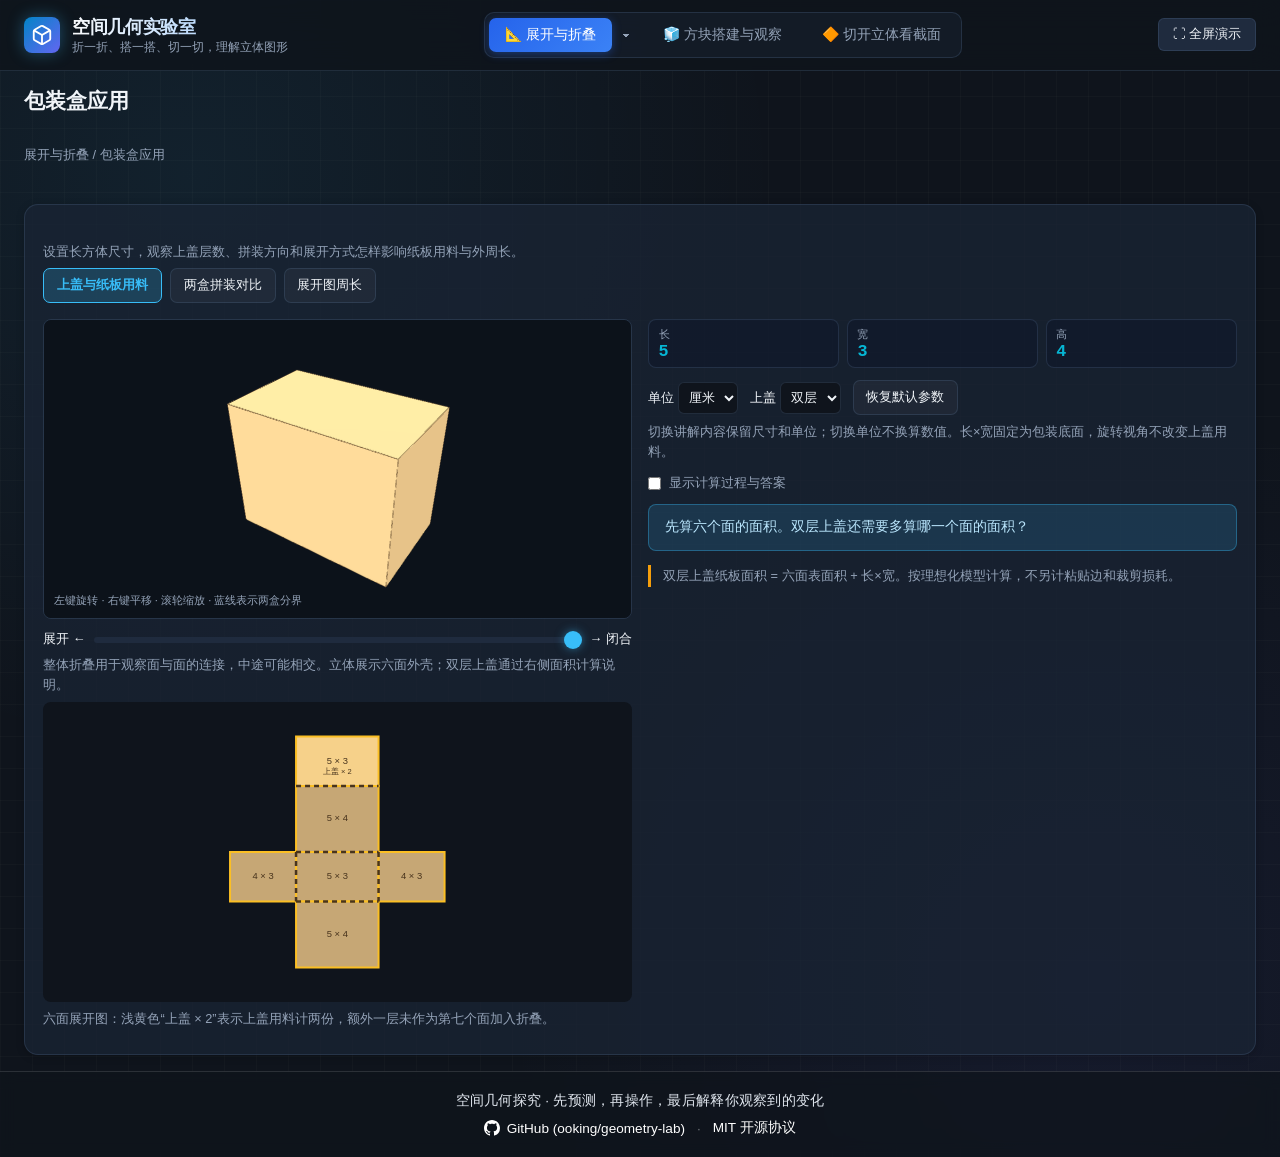
==== commit 4dc8854a: "✨ feat: 更新资源链接，添加版本控制以优化缓存管理" ====
--- a/packaging.html
+++ b/packaging.html
@@ -4,10 +4,10 @@
   <meta charset="UTF-8">
   <meta name="viewport" content="width=device-width, initial-scale=1.0">
   <title>包装盒应用 · 空间几何实验室</title>
-  <link rel="stylesheet" href="css/main.css">
-  <link rel="stylesheet" href="css/lab-modules.css">
-  <link rel="stylesheet" href="css/navigation.css">
-  <link rel="stylesheet" href="css/application-panels.css">
+  <link rel="stylesheet" href="css/main.css?v=1.0.0">
+  <link rel="stylesheet" href="css/lab-modules.css?v=1.0.0">
+  <link rel="stylesheet" href="css/navigation.css?v=1.0.0">
+  <link rel="stylesheet" href="css/application-panels.css?v=1.0.0">
 </head>
 <body>
   <header class="header-bar">
@@ -70,13 +70,13 @@
       </div>
     </div>
   </footer>
-  <script src="lib/three.min.js"></script>
-  <script src="lib/OrbitControls.js"></script>
-  <script src="js/lab-common.js"></script>
-  <script src="js/application-panels.js"></script>
-  <script src="js/teaching-cuboid.js"></script>
-  <script src="js/application-packaging.js"></script>
-  <script src="js/navigation.js"></script>
-  <script src="js/application-page.js"></script>
+  <script src="lib/three.min.js?v=1.0.0"></script>
+  <script src="lib/OrbitControls.js?v=1.0.0"></script>
+  <script src="js/lab-common.js?v=1.0.0"></script>
+  <script src="js/application-panels.js?v=1.0.0"></script>
+  <script src="js/teaching-cuboid.js?v=1.0.0"></script>
+  <script src="js/application-packaging.js?v=1.0.0"></script>
+  <script src="js/navigation.js?v=1.0.0"></script>
+  <script src="js/application-page.js?v=1.0.0"></script>
 </body>
 </html>
--- a/css/main.css
+++ b/css/main.css
@@ -594,11 +594,12 @@
 .footer-bar {
   text-align: center;
   padding: 1.25rem 1rem;
-  font-size: 0.8rem;
-  color: var(--text-dim);
-  border-top: 1px solid rgba(255, 255, 255, 0.06);
+  font-size: 0.85rem;
+  color: var(--text-main);
+  border-top: 1px solid rgba(255, 255, 255, 0.12);
   margin-top: auto;
-  background: rgba(15, 20, 28, 0.4);
+  background: rgba(15, 20, 28, 0.7);
+  backdrop-filter: blur(8px);
 }
 
 .footer-content {
@@ -607,34 +608,38 @@
   display: flex;
   flex-direction: column;
   align-items: center;
-  gap: 0.5rem;
+  gap: 0.6rem;
 }
 
 .footer-tagline {
-  color: var(--text-muted);
-  font-size: 0.8rem;
+  color: #e2e8f0;
+  font-size: 0.85rem;
+  letter-spacing: 0.02em;
 }
 
 .footer-links {
   display: inline-flex;
   align-items: center;
   justify-content: center;
-  gap: 0.6rem;
+  gap: 0.75rem;
   flex-wrap: wrap;
 }
 
 .footer-link {
   display: inline-flex;
   align-items: center;
-  gap: 0.35rem;
-  color: var(--text-muted);
+  gap: 0.4rem;
+  color: #ffffff;
+  font-weight: 500;
   text-decoration: none;
-  font-size: 0.8rem;
-  transition: color 0.15s ease;
+  font-size: 0.85rem;
+  transition: color 0.15s ease, opacity 0.15s ease;
 }
 
 .footer-link:hover {
   color: var(--accent-blue);
+  text-decoration: underline;
+  text-underline-offset: 3px;
 }
 
 .footer-icon {
@@ -645,7 +650,7 @@
 }
 
 .footer-divider {
-  color: var(--text-dim);
+  color: rgba(255, 255, 255, 0.4);
   user-select: none;
 }
 
--- a/css/lab-modules.css
+++ b/css/lab-modules.css
@@ -577,9 +577,8 @@
   font-weight: bold;
 }
 
-#unfold-canvas-2d-box { touch-action: none; }
+#unfold-canvas-2d-box { touch-action: pan-y; }
 .topview-matrix-cell { font: inherit; color: var(--text-main); width: 100%; }
-.canvas-2d-btn { min-width: 36px; min-height: 36px; }
 .net-rect-face span { white-space: nowrap; font-size: 0.7rem !important; }
 #faces-legend-container { font-size: 0.75rem; line-height: 1.6; }
 
